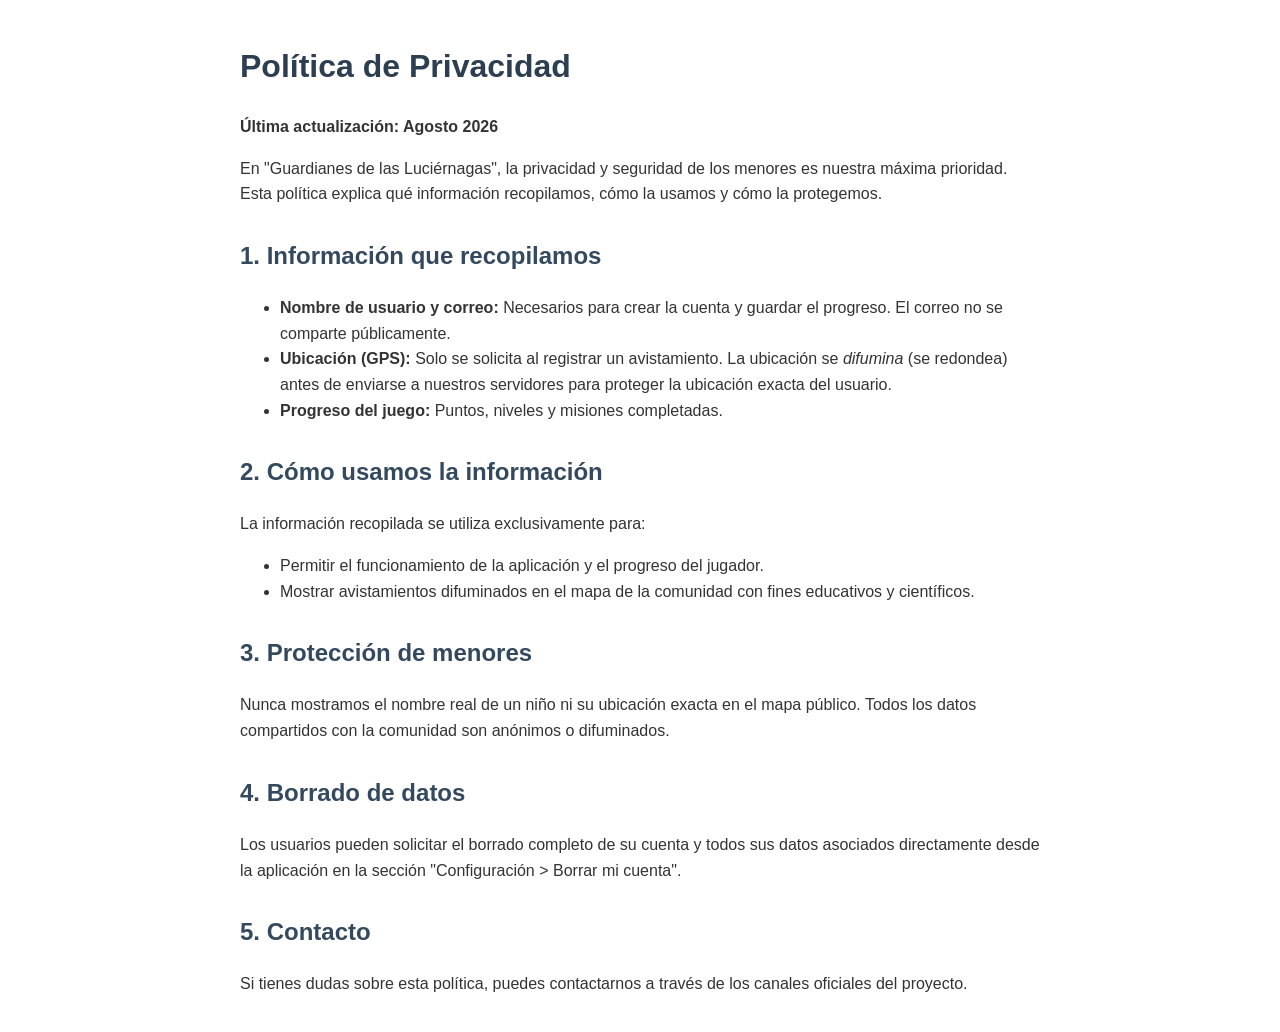
==== backend/api/privacidad.html @ abf9d5b6 "Initial commit: estado actual del proyecto Luchi Luciérnagas Snapshot del cliente Flutter y backend " ====
<!DOCTYPE html>
<html lang="es">
<head>
    <meta charset="UTF-8">
    <meta name="viewport" content="width=device-width, initial-scale=1.0">
    <title>Política de Privacidad - Guardianes de las Luciérnagas</title>
    <style>
        body { font-family: 'Nunito', sans-serif; line-height: 1.6; color: #333; max-width: 800px; margin: 0 auto; padding: 20px; }
        h1 { color: #2c3e50; }
        h2 { color: #34495e; margin-top: 30px; }
        p { margin-bottom: 15px; }
        ul { margin-bottom: 15px; }
    </style>
</head>
<body>
    <h1>Política de Privacidad</h1>
    <p><strong>Última actualización: Agosto 2026</strong></p>

    <p>En "Guardianes de las Luciérnagas", la privacidad y seguridad de los menores es nuestra máxima prioridad. Esta política explica qué información recopilamos, cómo la usamos y cómo la protegemos.</p>

    <h2>1. Información que recopilamos</h2>
    <ul>
        <li><strong>Nombre de usuario y correo:</strong> Necesarios para crear la cuenta y guardar el progreso. El correo no se comparte públicamente.</li>
        <li><strong>Ubicación (GPS):</strong> Solo se solicita al registrar un avistamiento. La ubicación se <em>difumina</em> (se redondea) antes de enviarse a nuestros servidores para proteger la ubicación exacta del usuario.</li>
        <li><strong>Progreso del juego:</strong> Puntos, niveles y misiones completadas.</li>
    </ul>

    <h2>2. Cómo usamos la información</h2>
    <p>La información recopilada se utiliza exclusivamente para:</p>
    <ul>
        <li>Permitir el funcionamiento de la aplicación y el progreso del jugador.</li>
        <li>Mostrar avistamientos difuminados en el mapa de la comunidad con fines educativos y científicos.</li>
    </ul>

    <h2>3. Protección de menores</h2>
    <p>Nunca mostramos el nombre real de un niño ni su ubicación exacta en el mapa público. Todos los datos compartidos con la comunidad son anónimos o difuminados.</p>

    <h2>4. Borrado de datos</h2>
    <p>Los usuarios pueden solicitar el borrado completo de su cuenta y todos sus datos asociados directamente desde la aplicación en la sección "Configuración > Borrar mi cuenta".</p>

    <h2>5. Contacto</h2>
    <p>Si tienes dudas sobre esta política, puedes contactarnos a través de los canales oficiales del proyecto.</p>
</body>
</html>
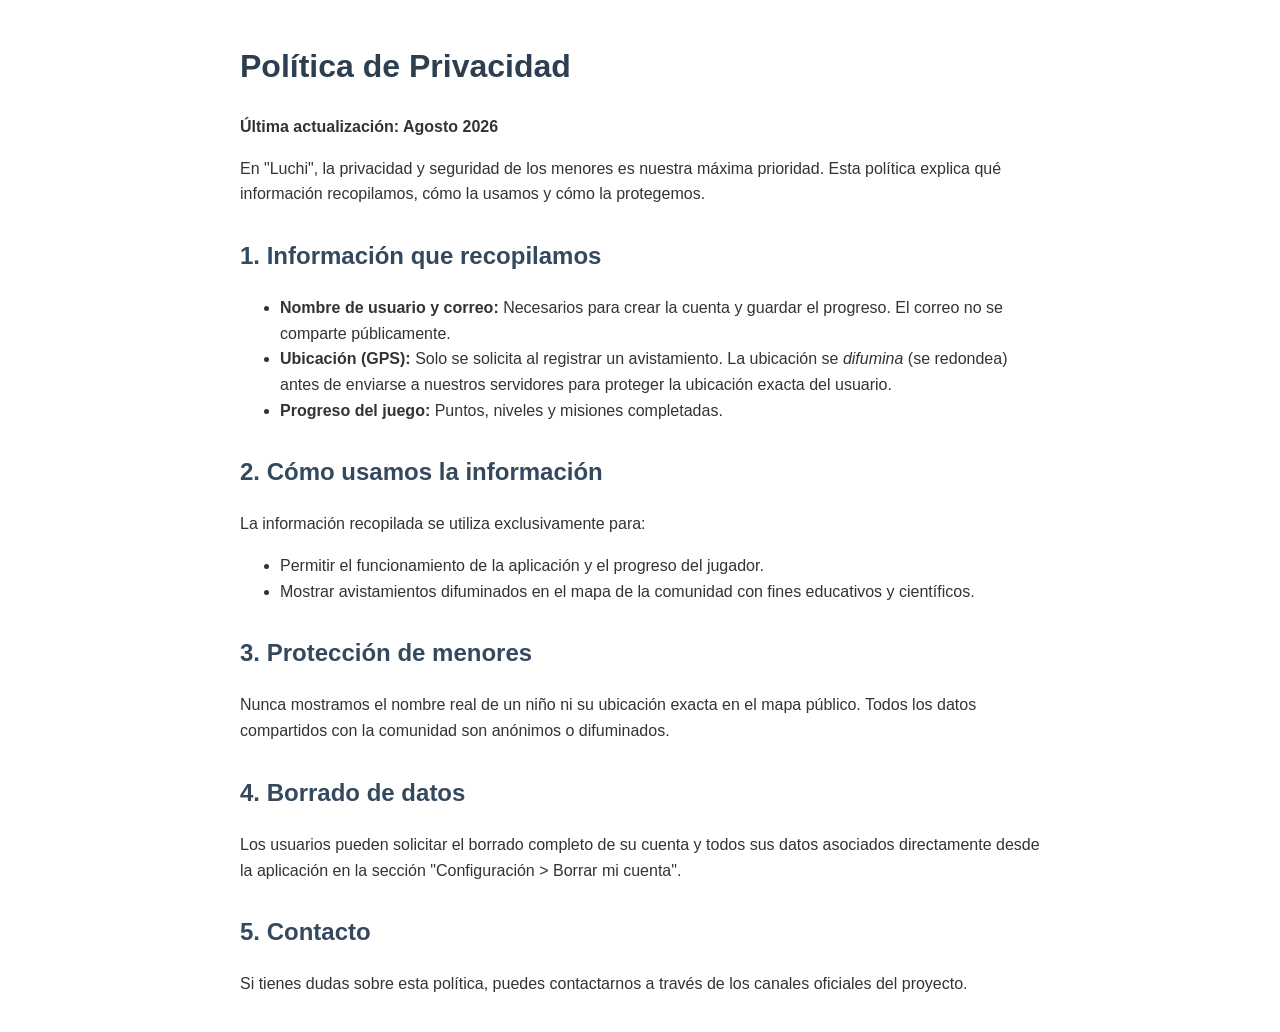
==== commit c5efcb19: "Publicación web: política de privacidad, título consistente, fix de sintaxis landing_page/privacidad" ====
--- a/backend/api/privacidad.html
+++ b/backend/api/privacidad.html
@@ -3,7 +3,7 @@
 <head>
     <meta charset="UTF-8">
     <meta name="viewport" content="width=device-width, initial-scale=1.0">
-    <title>Política de Privacidad - Guardianes de las Luciérnagas</title>
+    <title>Política de Privacidad - Luchi</title>
     <style>
         body { font-family: 'Nunito', sans-serif; line-height: 1.6; color: #333; max-width: 800px; margin: 0 auto; padding: 20px; }
         h1 { color: #2c3e50; }
@@ -16,7 +16,7 @@
     <h1>Política de Privacidad</h1>
     <p><strong>Última actualización: Agosto 2026</strong></p>
 
-    <p>En "Guardianes de las Luciérnagas", la privacidad y seguridad de los menores es nuestra máxima prioridad. Esta política explica qué información recopilamos, cómo la usamos y cómo la protegemos.</p>
+    <p>En "Luchi", la privacidad y seguridad de los menores es nuestra máxima prioridad. Esta política explica qué información recopilamos, cómo la usamos y cómo la protegemos.</p>
 
     <h2>1. Información que recopilamos</h2>
     <ul>
